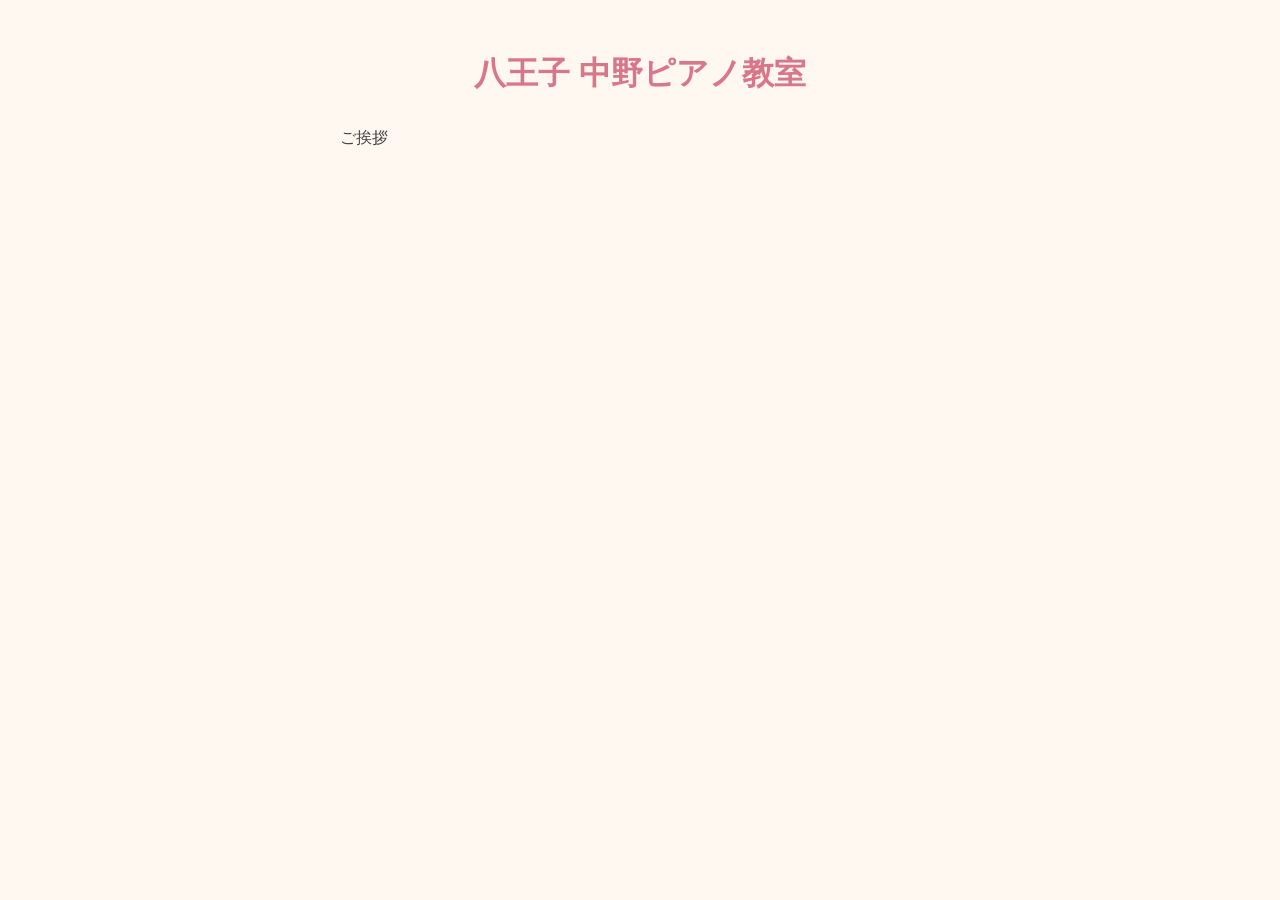
==== index.html @ 3d582440 "初回up" ====
<!DOCTYPE html>
<html lang="ja">
<head>
  <meta charset="UTF-8">
  <meta name="viewport" content="width=device-width, initial-scale=1">
  <title>八王子 中野ピアノ教室</title>
  <link rel="stylesheet" href="style.css">
</head>
<body>
  <h1>八王子 中野ピアノ教室</h1>
  <p>ご挨拶</p>
</body>
</html>
---- style.css ----
body {
  font-family: "Hiragino Kaku Gothic ProN", "Yu Gothic", Meiryo, sans-serif;
  background-color: #fff8f0;
  color: #444444;
  margin: 0;
  padding: 24px;
  line-height: 1.8;
}

h1 {
  color: #d9778a;
  text-align: center;
}

p {
  max-width: 600px;
  margin: 0 auto;
}
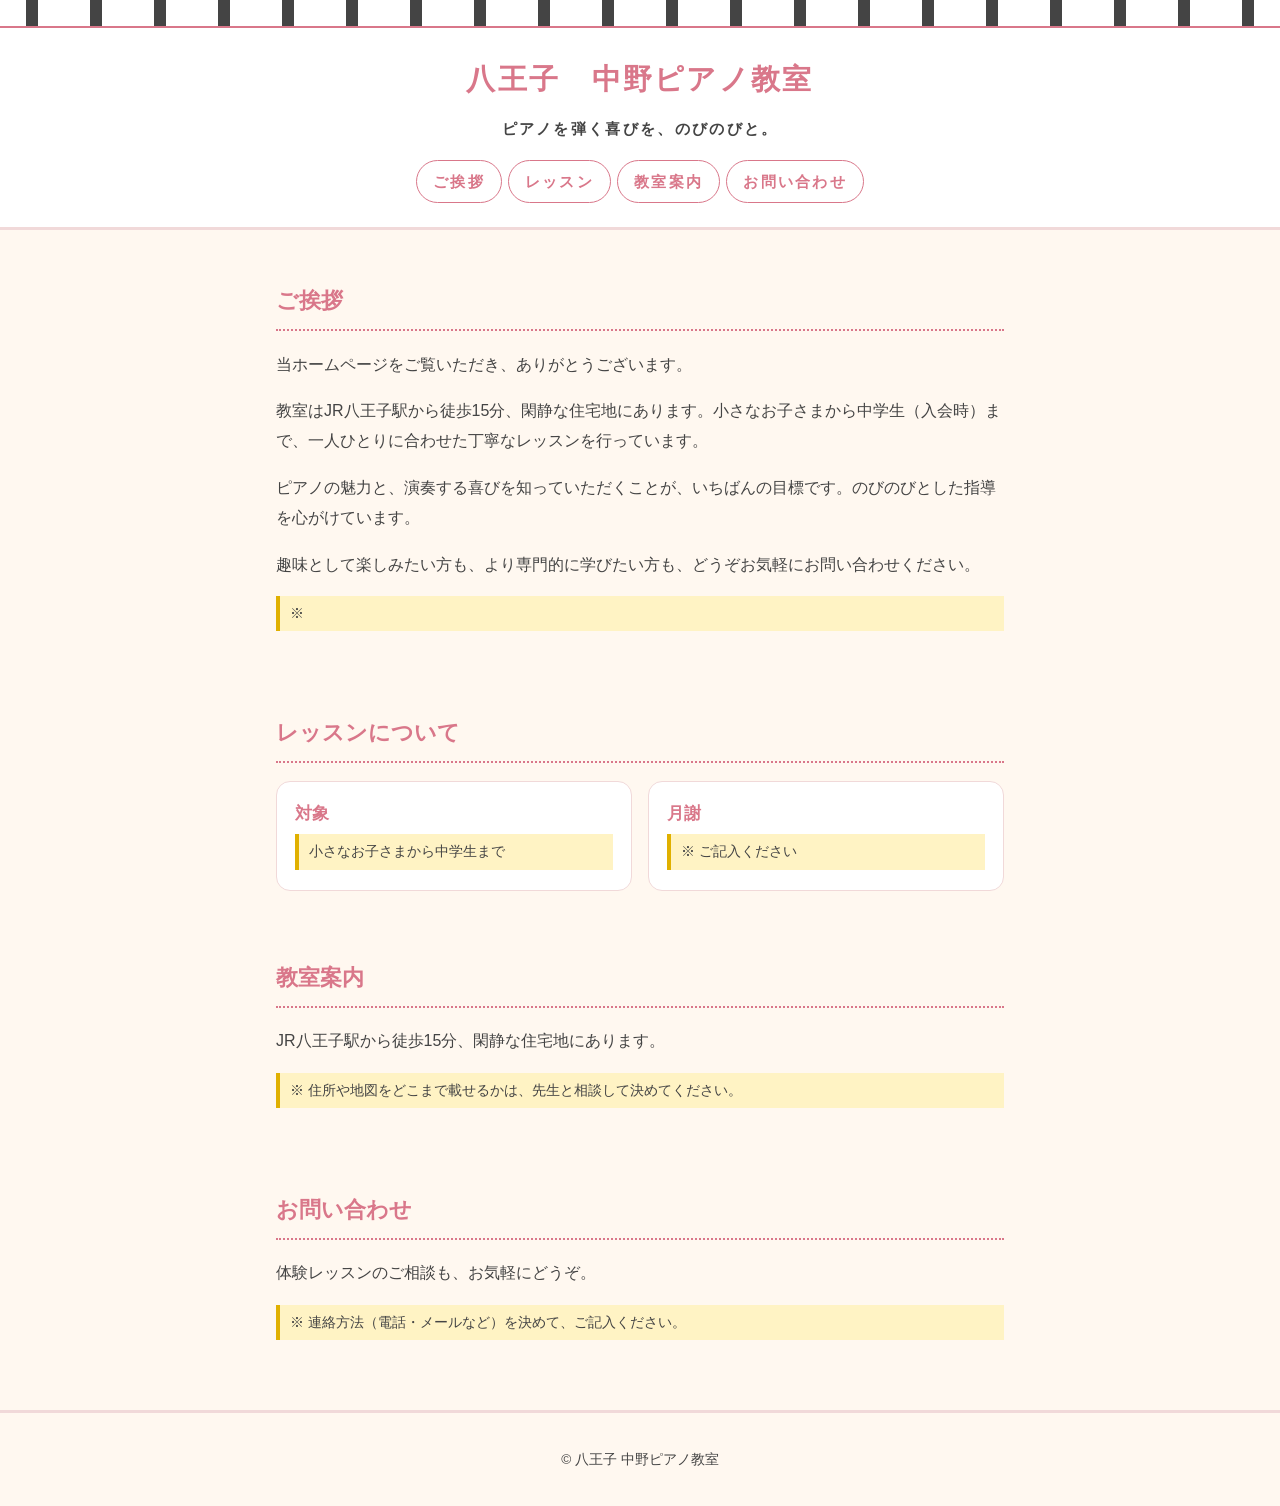
==== commit 5e010451: "2回目" ====
--- a/index.html
+++ b/index.html
@@ -4,10 +4,63 @@
   <meta charset="UTF-8">
   <meta name="viewport" content="width=device-width, initial-scale=1">
   <title>八王子 中野ピアノ教室</title>
+  <meta name="description" content="JR八王子駅から徒歩12分、閑静な住宅地にあるピアノ教室です！">
   <link rel="stylesheet" href="style.css">
 </head>
 <body>
-  <h1>八王子 中野ピアノ教室</h1>
-  <p>ご挨拶</p>
+  <header class="site-header">
+    <div class="keys" aria-hidden="true"></div>
+    <h1>八王子　中野ピアノ教室</h>
+    <p class="catch">ピアノを弾く喜びを、のびのびと。</p>
+    <nav>
+      <a href="#greeting">ご挨拶</a>
+      <a href="#lesson">レッスン</a>
+      <a href="#access">教室案内</a>
+      <a href="#contact">お問い合わせ</a>
+    </nav>
+  </header>
+
+  <main>
+    <section id="greeting">
+      <h2>ご挨拶</h2>
+      <p>当ホームページをご覧いただき、ありがとうございます。</p>
+      <p>教室はJR八王子駅から徒歩15分、閑静な住宅地にあります。小さなお子さまから中学生（入会時）まで、一人ひとりに合わせた丁寧なレッスンを行っています。</p>
+      <p>ピアノの魅力と、演奏する喜びを知っていただくことが、いちばんの目標です。のびのびとした指導を心がけています。</p>
+      <p>趣味として楽しみたい方も、より専門的に学びたい方も、どうぞお気軽にお問い合わせください。</p>
+      <p class="todo">※</p>
+    </section>
+
+    <section id="lesson">
+      <h2>レッスンについて</h2>
+      <div class="cards">
+        <div class="card">
+          <h3>対象</h3>
+          <p class="todo">小さなお子さまから中学生まで</p>
+        </div>
+        <div class="card">
+          <h3>月謝</h3>
+          <p class="todo">※ ご記入ください</p>
+        </div>
+      </div>
+    </section>
+
+    <section id="access">
+      <h2>教室案内</h2>
+      <p>JR八王子駅から徒歩15分、閑静な住宅地にあります。</p>
+      <p class="todo">※ 住所や地図をどこまで載せるかは、先生と相談して決めてください。</p>
+    </section>
+
+    <section id="contact">
+      <h2>お問い合わせ</h2>
+      <p>体験レッスンのご相談も、お気軽にどうぞ。</p>
+      <p class="todo">※ 連絡方法（電話・メールなど）を決めて、ご記入ください。</p>
+    </section>
+
+  </main>
+
+  <footer>
+    <p>&copy; 八王子 中野ピアノ教室</p>
+  </footer>
+
 </body>
 </html>
--- a/style.css
+++ b/style.css
@@ -1,18 +1,147 @@
-body {
-  font-family: "Hiragino Kaku Gothic ProN", "Yu Gothic", Meiryo, sans-serif;
-  background-color: #fff8f0;
-  color: #444444;
-  margin: 0;
-  padding: 24px;
-  line-height: 1.8;
+/* ===== 色の設定（ここを変えると全体の色が変わります） ===== */
+:root {
+  --bg: #fff8f0;       /* 背景 */
+  --accent: #d9778a;   /* 見出し・アクセント */
+  --text: #444444;     /* 文字 */
+  --card: #ffffff;     /* カードの背景 */
+  --line: #f1d9d9;     /* 線 */
 }
 
-h1 {
-  color: #d9778a;
-  text-align: center;
+/* ===== 全体 ===== */
+* { box-sizing: border-box; }
+
+body {
+  margin: 0;
+  background-color: var(--bg);
+  color: var(--text);
+  font-family: "Hiragino Kaku Gothic ProN", "Yu Gothic", Meiryo, sans-serif;
+  line-height: 1.9;
 }
 
-p {
-  max-width: 600px;
+/* ===== ヘッダー ===== */
+.site-header {
+  text-align: center;
+  padding: 0 16px 24px;
+  background: var(--card);
+  border-bottom: 3px solid var(--line);
+}
+
+/* 鍵盤をイメージした帯（白と黒のしましま） */
+.keys {
+  height: 28px;
+  margin: 0 -16px 24px;
+  background:
+    repeating-linear-gradient(
+      90deg,
+      #ffffff 0, #ffffff 26px,
+      #444444 26px, #444444 38px,
+      #ffffff 38px, #ffffff 64px
+    );
+  border-bottom: 2px solid var(--accent);
+}
+
+.site-header h1 {
+  margin: 0;
+  color: var(--accent);
+  font-size: 1.8rem;
+  letter-spacing: 0.08em;
+}
+
+.catch {
+  margin: 8px 0 16px;
+  font-size: 0.95rem;
+  color: var(--text);
+}
+
+nav {
+  display: flex;
+  justify-content: center;
+  gap: 6px;
+}
+
+nav a {
+  margin: 0;
+  padding: 10px 16px;
+  font-size: 0.95rem;
+  line-height: 1.4;
+  white-space: nowrap;
+  color: var(--accent);
+  text-decoration: none;
+  border: 1px solid var(--accent);
+  border-radius: 999px;
+}
+
+nav a:hover {
+  background: var(--accent);
+  color: #ffffff;
+}
+
+/* ===== 本文 ===== */
+main {
+  max-width: 760px;
   margin: 0 auto;
+  padding: 8px 16px 32px;
+}
+
+section {
+  padding: 24px 0;
+}
+
+section h2 {
+  color: var(--accent);
+  font-size: 1.4rem;
+  padding-bottom: 6px;
+  border-bottom: 2px dotted var(--accent);
+}
+
+/* ===== カード ===== */
+.cards {
+  display: grid;
+  grid-template-columns: repeat(auto-fit, minmax(210px, 1fr));
+  gap: 16px;
+}
+
+.card {
+  background: var(--card);
+  border: 1px solid var(--line);
+  border-radius: 14px;
+  padding: 12px 18px;
+}
+
+.card h3 {
+  margin: 4px 0;
+  color: var(--accent);
+  font-size: 1.05rem;
+}
+
+.card p {
+  margin: 4px 0 8px;
+}
+
+/* ===== あとで書き直す場所の目印（公開前に消してください） ===== */
+.todo {
+  background: #fff3c4;
+  border-left: 4px solid #e0b000;
+  padding: 4px 10px;
+  font-size: 0.9rem;
+}
+
+/* ===== フッター ===== */
+footer {
+  text-align: center;
+  padding: 20px 16px;
+  font-size: 0.85rem;
+  border-top: 3px solid var(--line);
+}
+
+/* ===== 画面が狭いとき（スマホ） ===== */
+@media (max-width: 480px) {
+  .site-header h1 { font-size: 1.4rem; }
+
+  nav a {
+    flex: 1 1 auto;
+    padding: 12px 4px;
+    font-size: 0.8rem;
+    text-align: center;
+  }
 }
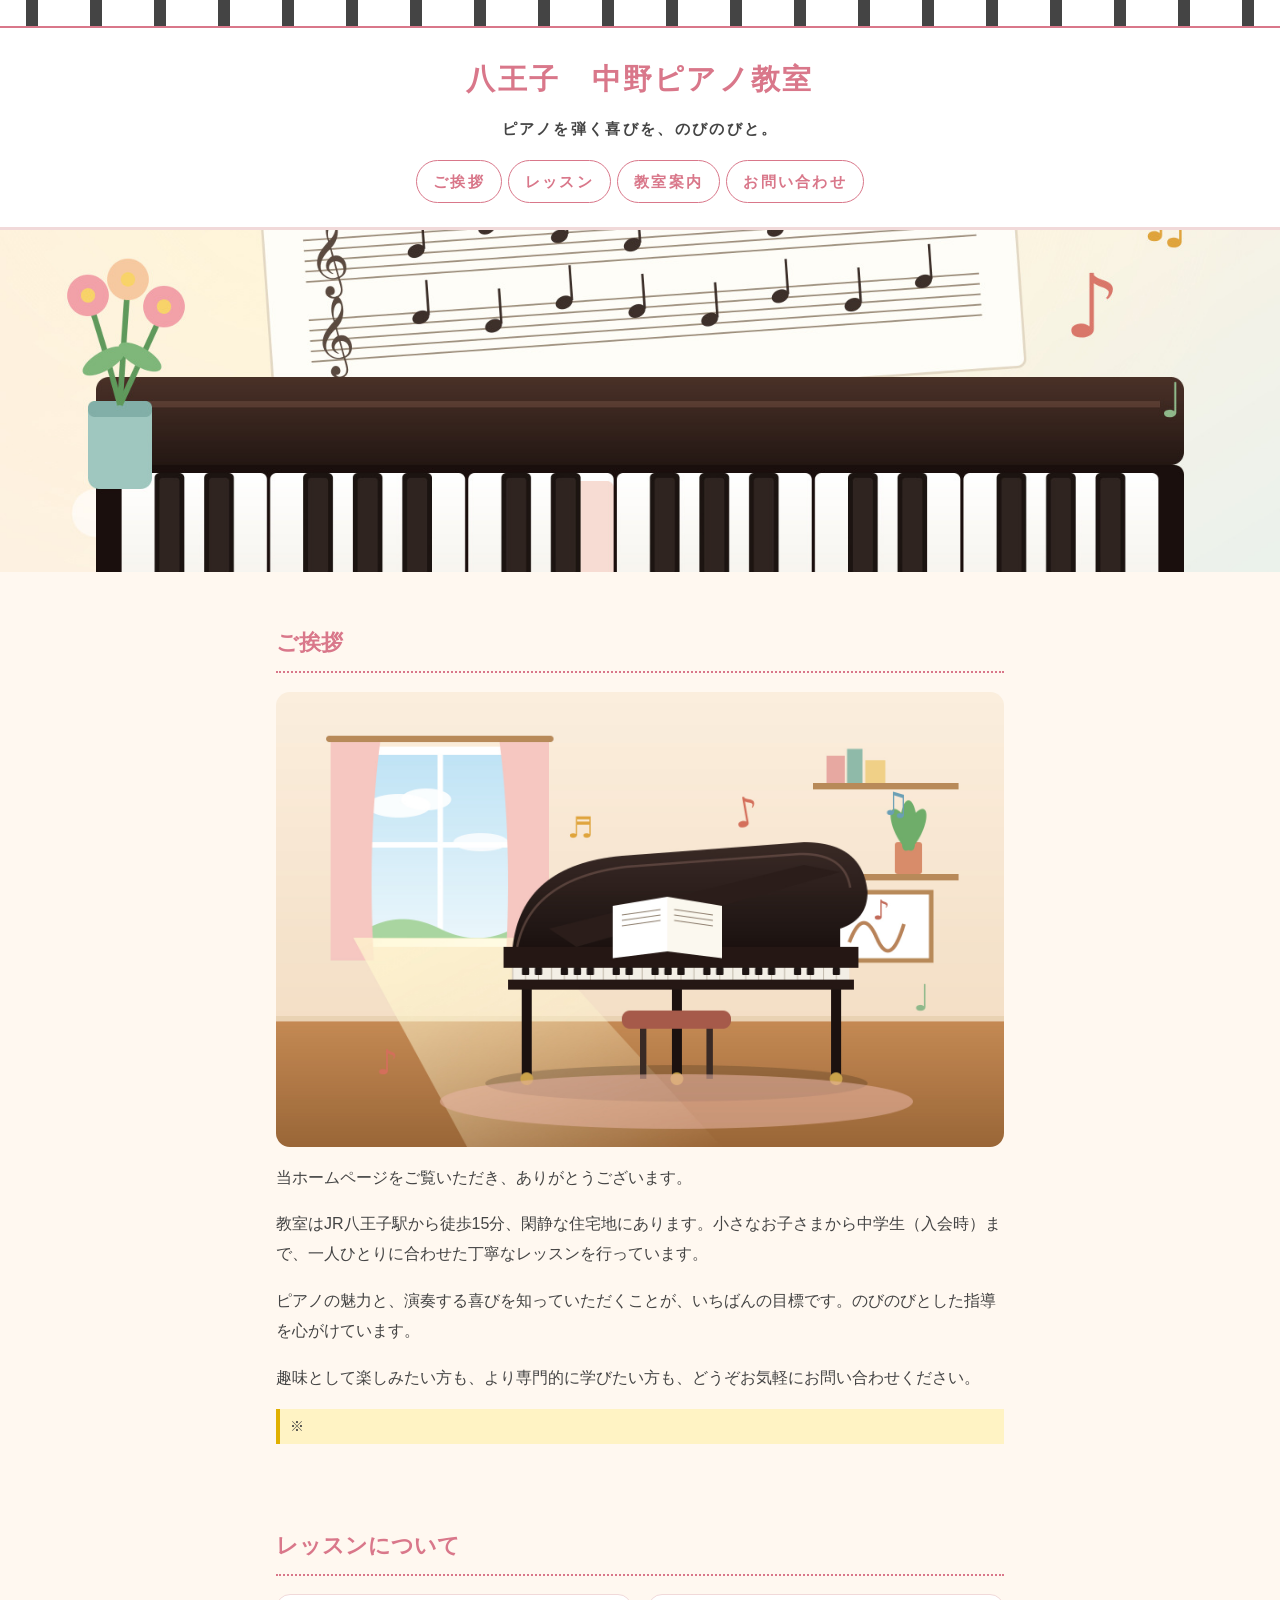
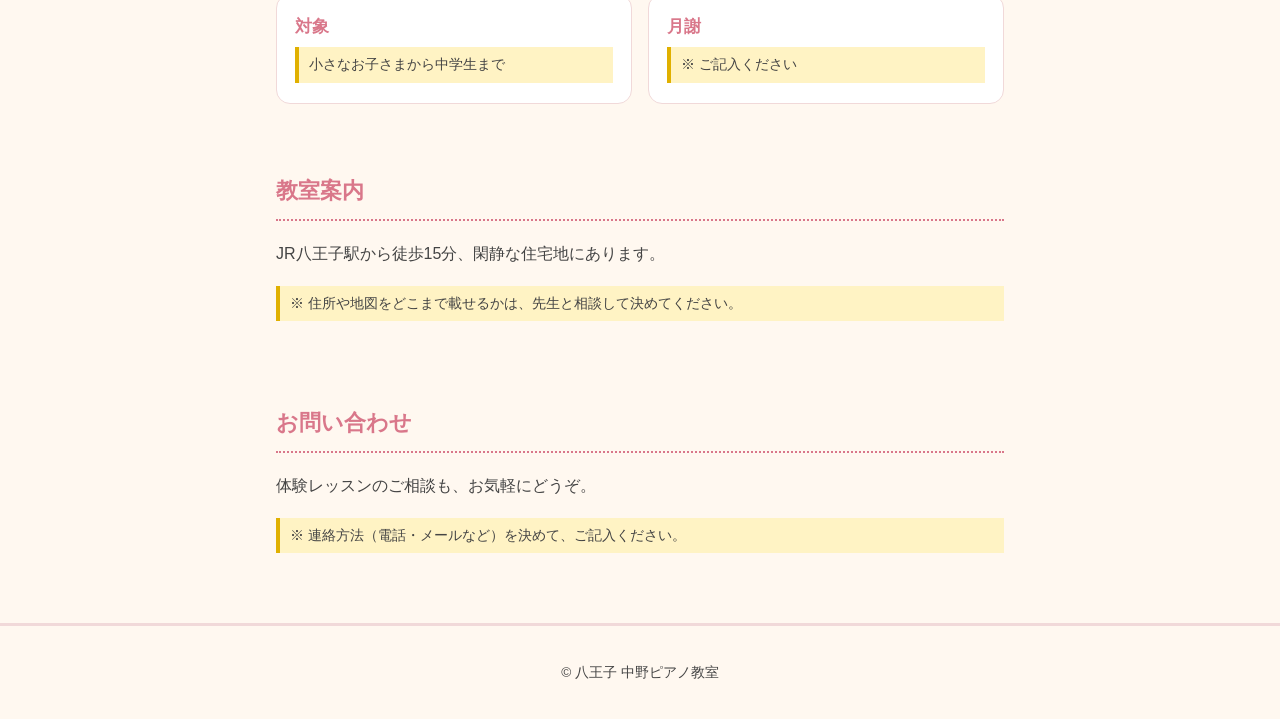
==== commit 140c1f3c: "3回目" ====
--- a/index.html
+++ b/index.html
@@ -20,9 +20,12 @@
     </nav>
   </header>
 
+  <div class="hero" aria-hidden="true"></div>
+
   <main>
     <section id="greeting">
       <h2>ご挨拶</h2>
+      <img class="photo" src="images/classroom.jpg" alt="教室のグランドピアノ">
       <p>当ホームページをご覧いただき、ありがとうございます。</p>
       <p>教室はJR八王子駅から徒歩15分、閑静な住宅地にあります。小さなお子さまから中学生（入会時）まで、一人ひとりに合わせた丁寧なレッスンを行っています。</p>
       <p>ピアノの魅力と、演奏する喜びを知っていただくことが、いちばんの目標です。のびのびとした指導を心がけています。</p>
@@ -32,6 +35,7 @@
 
     <section id="lesson">
       <h2>レッスンについて</h2>
+
       <div class="cards">
         <div class="card">
           <h3>対象</h3>
--- a/style.css
+++ b/style.css
@@ -69,6 +69,7 @@
   text-decoration: none;
   border: 1px solid var(--accent);
   border-radius: 999px;
+  transition: background-color 0.2s, color 0.2s;
 }
 
 nav a:hover {
@@ -134,6 +135,48 @@
   border-top: 3px solid var(--line);
 }
 
+/* ==== つけくわえ ==== */
+.photo {
+  display: block;
+  width: 100%;
+  height: auto;
+  border-radius: 14px;
+  margin: 16px 0;
+}
+
+.hero {
+  height: 38vh;
+  min-height: 220px;
+  max-height: 420px;
+  background:
+    url("images/hero.jpg") center / cover no-repeat,
+    linear-gradient(135deg, #fde7ea, #fff3e0);
+}
+
+html {
+  scroll-behavior: smooth;
+}
+
+.card {
+  transition: transform 0.2s, box-shadow 0.2s;
+}
+
+.card:hover {
+  transform: translateY(-4px);
+  box-shadow: 0 8px 18px rgba(217, 119, 138, 0.18);
+}
+
+nav a:focus-visible {
+  outline: 2px solid var(--accent);
+  outline-offset: 2px;
+}
+
+@media (prefers-reduced-motion: reduce) {
+  html { scroll-behavior: auto; }
+  .card { transition: none; }
+  .card:hover { transform: none; }
+}
+
 /* ===== 画面が狭いとき（スマホ） ===== */
 @media (max-width: 480px) {
   .site-header h1 { font-size: 1.4rem; }
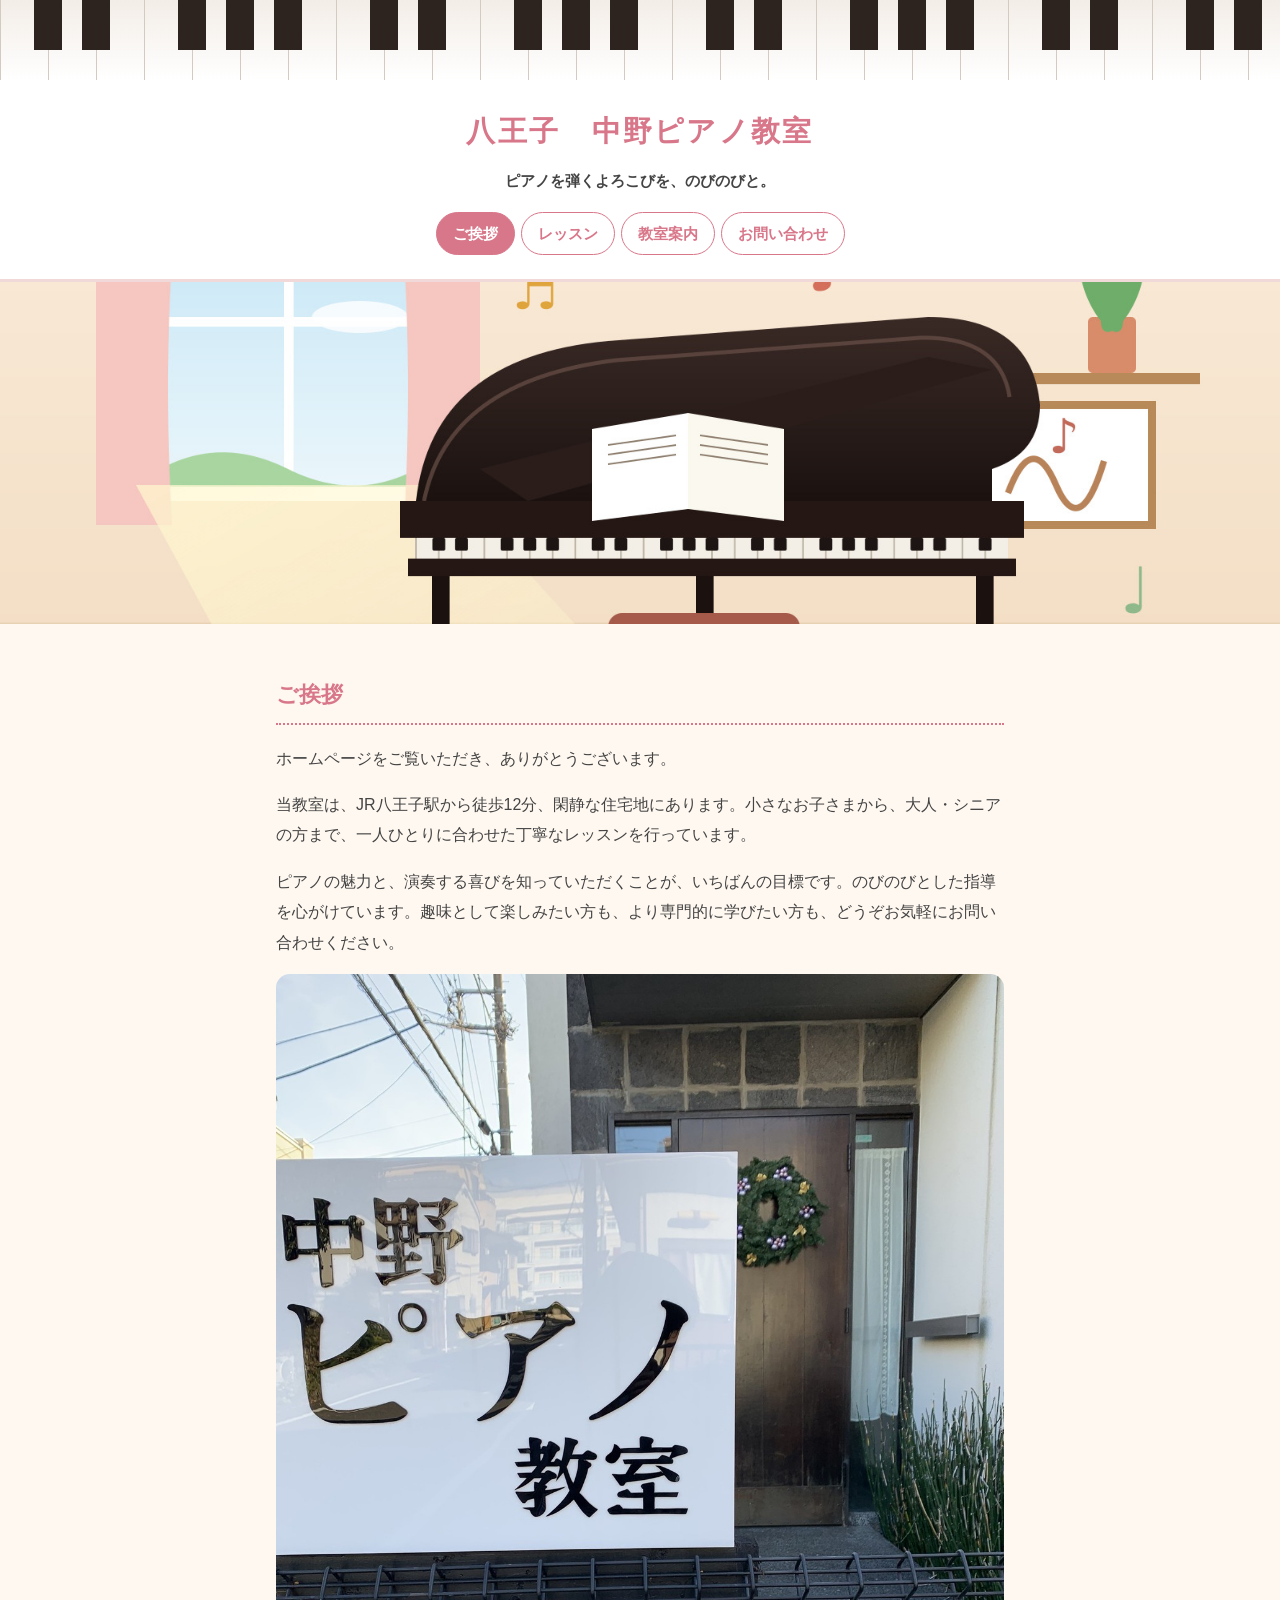
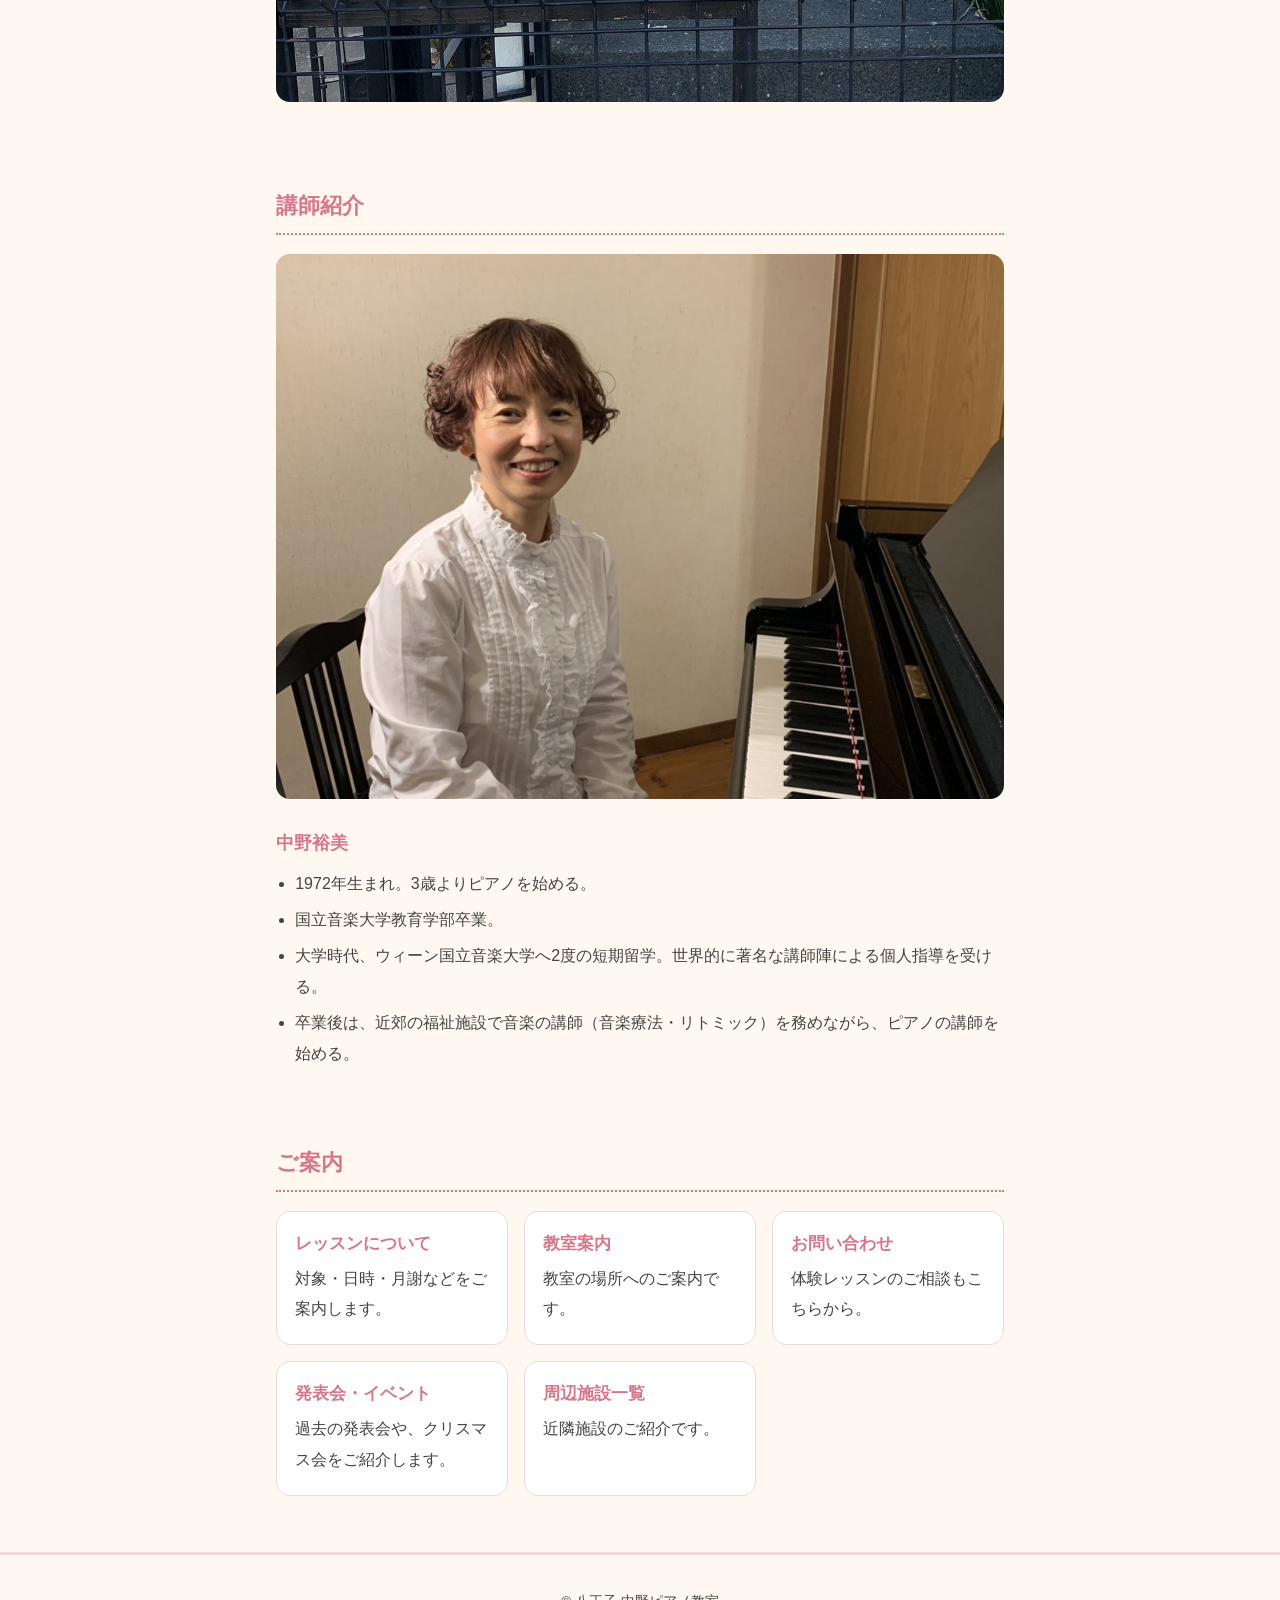
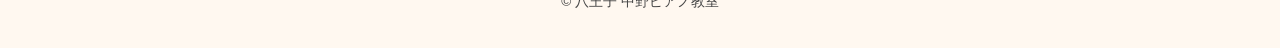
==== commit 227ca770: "4times" ====
--- a/index.html
+++ b/index.html
@@ -5,59 +5,72 @@
   <meta name="viewport" content="width=device-width, initial-scale=1">
   <title>八王子 中野ピアノ教室</title>
   <meta name="description" content="JR八王子駅から徒歩12分、閑静な住宅地にあるピアノ教室です！">
+  <script>document.documentElement.classList.add('js');</script> 
   <link rel="stylesheet" href="style.css">
+  <script src="script.js" defer></script>    
 </head>
 <body>
   <header class="site-header">
     <div class="keys" aria-hidden="true"></div>
-    <h1>八王子　中野ピアノ教室</h>
-    <p class="catch">ピアノを弾く喜びを、のびのびと。</p>
+    <h1>八王子　中野ピアノ教室</h1>
+    <p class="catch">ピアノを弾くよろこびを、のびのびと。</p>
     <nav>
-      <a href="#greeting">ご挨拶</a>
-      <a href="#lesson">レッスン</a>
-      <a href="#access">教室案内</a>
-      <a href="#contact">お問い合わせ</a>
+      <a href="index.html" aria-current="page">ご挨拶</a>
+      <a href="lesson.html">レッスン</a>
+      <a href="access.html">教室案内</a>
+      <a href="contact.html">お問い合わせ</a>
     </nav>
   </header>
 
   <div class="hero" aria-hidden="true"></div>
 
   <main>
-    <section id="greeting">
+    <section id="greeting" class="reveal">
       <h2>ご挨拶</h2>
-      <img class="photo" src="images/classroom.jpg" alt="教室のグランドピアノ">
-      <p>当ホームページをご覧いただき、ありがとうございます。</p>
-      <p>教室はJR八王子駅から徒歩15分、閑静な住宅地にあります。小さなお子さまから中学生（入会時）まで、一人ひとりに合わせた丁寧なレッスンを行っています。</p>
-      <p>ピアノの魅力と、演奏する喜びを知っていただくことが、いちばんの目標です。のびのびとした指導を心がけています。</p>
-      <p>趣味として楽しみたい方も、より専門的に学びたい方も、どうぞお気軽にお問い合わせください。</p>
-      <p class="todo">※</p>
+      <p>ホームページをご覧いただき、ありがとうございます。</p>
+      <p>当教室は、JR八王子駅から徒歩12分、閑静な住宅地にあります。小さなお子さまから、大人・シニアの方まで、一人ひとりに合わせた丁寧なレッスンを行っています。</p>
+      <p>ピアノの魅力と、演奏する喜びを知っていただくことが、いちばんの目標です。のびのびとした指導を心がけています。趣味として楽しみたい方も、より専門的に学びたい方も、どうぞお気軽にお問い合わせください。</p>
+      <img class="photo" src="images/building.jpg" alt="外観">
     </section>
 
-    <section id="lesson">
-      <h2>レッスンについて</h2>
-
-      <div class="cards">
-        <div class="card">
-          <h3>対象</h3>
-          <p class="todo">小さなお子さまから中学生まで</p>
-        </div>
-        <div class="card">
-          <h3>月謝</h3>
-          <p class="todo">※ ご記入ください</p>
+    <section class="reveal">
+      <h2>講師紹介</h2>
+        <img class="photo"  src="images/teacher.jpg" alt="講師">
+          <h3>中野裕美</h3>
+          <ul class="career">
+            <li>1972年生まれ。3歳よりピアノを始める。</li>
+            <li>国立音楽大学教育学部卒業。</li>
+            <li>大学時代、ウィーン国立音楽大学へ2度の短期留学。世界的に著名な講師陣による個人指導を受ける。</li>
+            <li>卒業後は、近郊の福祉施設で音楽の講師（音楽療法・リトミック）を務めながら、ピアノの講師を始める。</li>
+          </ul>
         </div>
       </div>
     </section>
 
-    <section id="access">
-      <h2>教室案内</h2>
-      <p>JR八王子駅から徒歩15分、閑静な住宅地にあります。</p>
-      <p class="todo">※ 住所や地図をどこまで載せるかは、先生と相談して決めてください。</p>
-    </section>
-
-    <section id="contact">
-      <h2>お問い合わせ</h2>
-      <p>体験レッスンのご相談も、お気軽にどうぞ。</p>
-      <p class="todo">※ 連絡方法（電話・メールなど）を決めて、ご記入ください。</p>
+    <section class="reveal">
+      <h2>ご案内</h2>
+      <div class="cards">
+        <a class="card card-link" href="lesson.html">
+          <h3>レッスンについて</h3>
+          <p>対象・日時・月謝などをご案内します。</p>
+        </a>
+        <a class="card card-link" href="access.html">
+          <h3>教室案内</h3>
+          <p>教室の場所へのご案内です。</p>
+        </a>
+        <a class="card card-link" href="contact.html">
+          <h3>お問い合わせ</h3>
+          <p>体験レッスンのご相談もこちらから。</p>
+        </a>
+        <a class="card card-link" href="events.html">
+          <h3>発表会・イベント</h3>
+          <p>過去の発表会や、クリスマス会をご紹介します。</p>
+        </a>
+        <a class="card card-link" href="links.html">
+          <h3>周辺施設一覧</h3>
+          <p>近隣施設のご紹介です。</p>
+        </a>
+      </div>
     </section>
 
   </main>
--- a/style.css
+++ b/style.css
@@ -28,16 +28,24 @@
 
 /* 鍵盤をイメージした帯（白と黒のしましま） */
 .keys {
-  height: 28px;
+  --key-black: #2d2420;   /* 黒鍵の色 */
+  --key-line: #d3cac2;    /* 白鍵の境目の線の色 */
+  height: 80px;
   margin: 0 -16px 24px;
   background:
-    repeating-linear-gradient(
-      90deg,
-      #ffffff 0, #ffffff 26px,
-      #444444 26px, #444444 38px,
-      #ffffff 38px, #ffffff 64px
-    );
-  border-bottom: 2px solid var(--accent);
+    /* ① 黒鍵（1オクターブ分を横に繰り返す） */
+    linear-gradient(90deg,
+      transparent 0 34px,      var(--key-black) 34px 62px,
+      transparent 62px 82px,   var(--key-black) 82px 110px,
+      transparent 110px 178px, var(--key-black) 178px 206px,
+      transparent 206px 226px, var(--key-black) 226px 254px,
+      transparent 254px 274px, var(--key-black) 274px 302px,
+      transparent 302px 336px
+    ) left top / 336px 50px repeat-x,
+    /* ② 白鍵の境目の線 */
+    repeating-linear-gradient(90deg, var(--key-line) 0 1px, transparent 1px 48px),
+    /* ③ 白鍵の面（上から下へ、ほんの少し色が変わる） */
+    linear-gradient(#f3ede7, #ffffff);
 }
 
 .site-header h1 {
@@ -51,6 +59,7 @@
   margin: 8px 0 16px;
   font-size: 0.95rem;
   color: var(--text);
+  font-weight: bold;
 }
 
 nav {
@@ -63,6 +72,7 @@
   margin: 0;
   padding: 10px 16px;
   font-size: 0.95rem;
+  font-weight: bold; 
   line-height: 1.4;
   white-space: nowrap;
   color: var(--accent);
@@ -127,6 +137,60 @@
   font-size: 0.9rem;
 }
 
+/* ===== レッスンのページ ===== */
+.card .price {
+  margin: 4px 0;
+  font-size: 1.3rem;
+  font-weight: bold;
+  color: var(--accent);
+}
+
+.schedule {
+  display: grid;
+  grid-template-columns: auto 1fr;
+  gap: 8px 20px;
+  margin: 0 0 12px;
+  padding: 14px 18px;
+  background: var(--card);
+  border: 1px solid var(--line);
+  border-radius: 14px;
+}
+
+.schedule dt {
+  font-weight: bold;
+  color: var(--accent);
+}
+
+.schedule dd {
+  margin: 0;
+}
+
+main p a {
+  color: var(--accent);
+  font-weight: bold;
+}
+
+/* ===== 発表会・イベント ===== */
+.event h3 {
+  margin: 24px 0 4px;
+  color: var(--accent);
+  font-size: 1.1rem;
+}
+
+.event-photos {
+  display: grid;
+  grid-template-columns: repeat(auto-fill, minmax(240px, 1fr));
+  gap: 12px;
+  margin: 12px 0;
+}
+
+.event-photos img {
+  display: block;
+  width: 100%;
+  height: auto;
+  border-radius: 14px;
+}
+
 /* ===== フッター ===== */
 footer {
   text-align: center;
@@ -135,6 +199,11 @@
   border-top: 3px solid var(--line);
 }
 
+/*footer a {
+  margin: 0 8px;
+  color: var(--accent);
+}*/
+
 /* ==== つけくわえ ==== */
 .photo {
   display: block;
@@ -149,7 +218,7 @@
   min-height: 220px;
   max-height: 420px;
   background:
-    url("images/hero.jpg") center / cover no-repeat,
+    url("images/piano_room.jpg") center / cover no-repeat,
     linear-gradient(135deg, #fde7ea, #fff3e0);
 }
 
@@ -169,12 +238,144 @@
 nav a:focus-visible {
   outline: 2px solid var(--accent);
   outline-offset: 2px;
+}
+
+nav a[aria-current="page"] {
+  background: var(--accent);
+  color: #ffffff;
+}
+
+.card-link {
+  display: block;
+  color: inherit;
+  text-decoration: none;
+}
+
+.js .reveal {
+  opacity: 0;
+  transform: translateY(24px);
+  transition: opacity 0.8s ease, transform 0.8s ease;
+}
+
+.js .reveal.is-visible {
+  opacity: 1;
+  transform: none;
 }
 
 @media (prefers-reduced-motion: reduce) {
   html { scroll-behavior: auto; }
   .card { transition: none; }
   .card:hover { transform: none; }
+  .js .reveal { opacity: 1; transform: none; transition: none; }
+}
+
+section > h3 {
+  margin: 28px 0 8px;
+  color: var(--accent);
+  font-size:1.1rem;
+}
+
+.link-list{
+  margin: 28px 0 8px;
+  padding: 0;
+  margin: 0 0 8px;
+}
+
+.link-list li{
+  background: var(--card);
+  border: 1px solid var(--line);
+  border-radius: 14px;
+  padding: 10px 18px;
+  margin-bottom: 10px;
+}
+
+.link-list a {
+  color: var(--accent);
+  font-weight: bold;
+}
+
+.link-list p {
+  margin: 2px 0 0;
+  font-size: 0.9rem;
+}
+
+.map-wrap{
+  max-width: 640px;
+  aspect-ratio: 4 / 3;
+  background: var(--card);
+  border: 1px solid var(--line);
+  border-radius: 14px;
+  overflow: hidden;
+}
+
+.map-wrap iframe{
+  display: block;
+  width: 100%;
+  height: 100%;
+  border: 0;
+}
+
+.map-link{
+  display: inline-block;
+  margin-top: 12px;
+  padding: 10px 20px;
+  color: var(--accent);
+  font-weight: bold;
+  text-decoration: none;
+  border: 1px solid var(--accent);
+  border-radius: 999px;
+}
+
+.map-link:hover{
+  background: var(--accent);
+  color: #ffffff;
+}
+
+.career {
+  margin: 0;
+  padding-left: 1.2em;
+}
+
+.career li {
+  margin-bottom: 6px;
+}
+
+.form-wrap iframe {
+  display: block;
+  width: 100%;
+  height: 900px;
+  border: 0;
+}
+
+.notes {
+  margin: 16px 0 0;
+  padding-left: 1.2em;
+  font-size: .9rem;
+}
+
+/* キャッチコピーの動き */
+.catch-char {
+  display: inline-block;
+  opacity: 0;
+  transform: translateY(10px);
+  animation: catch-in .6s ease forwards;
+}
+
+@keyframes catch-in {
+  to {
+    opacity: 1;
+    transform: none;
+  }
+}
+
+/* 画面には出さず、読み上げ用にだけ残す */
+.sr-only {
+  position: absolute;
+  width: 1px;
+  height: 1px;
+  overflow: hidden;
+  clip: rect(0 0 0 0);
+  white-space: nowrap;
 }
 
 /* ===== 画面が狭いとき（スマホ） ===== */
